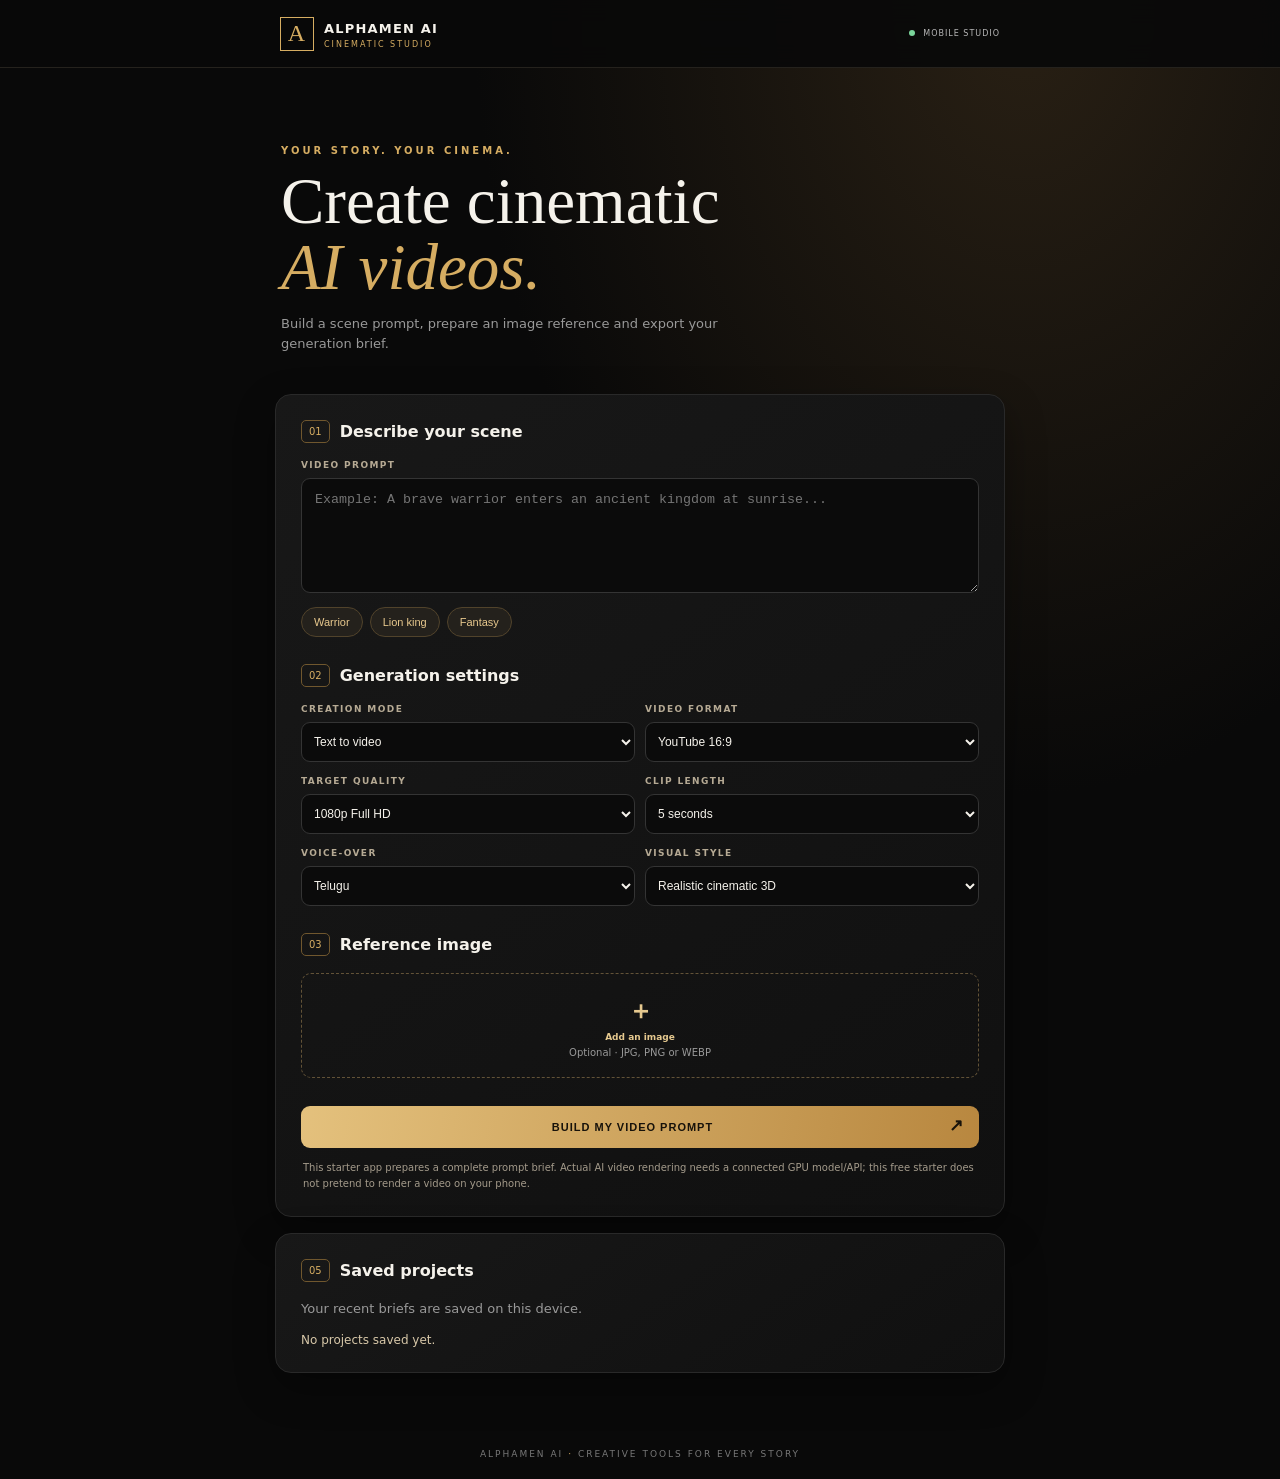
==== index.html @ c6009116 "Add files via upload" ====
<!doctype html>
<html lang="en">
<head>
  <meta charset="utf-8">
  <meta name="viewport" content="width=device-width,initial-scale=1,viewport-fit=cover">
  <meta name="theme-color" content="#090909">
  <title>ALPHAMEN AI Studio</title>
  <link rel="manifest" href="manifest.webmanifest">
  <link rel="stylesheet" href="style.css">
</head>
<body>
<header class="topbar">
  <div class="brand"><span class="mark">A</span><div><b>ALPHAMEN AI</b><small> CINEMATIC STUDIO</small></div></div>
  <span class="status"><i></i> MOBILE STUDIO</span>
</header>
<main>
  <section class="hero">
    <p class="eyebrow">YOUR STORY. YOUR CINEMA.</p>
    <h1>Create cinematic<br><em>AI videos.</em></h1>
    <p class="sub">Build a scene prompt, prepare an image reference and export your generation brief.</p>
  </section>

  <section class="panel">
    <div class="section-title"><span>01</span><h2>Describe your scene</h2></div>
    <label for="prompt">VIDEO PROMPT</label>
    <textarea id="prompt" rows="5" placeholder="Example: A brave warrior enters an ancient kingdom at sunrise..."></textarea>
    <div class="chips" id="presets">
      <button type="button" data-prompt="A fearless warrior walks through an ancient Indian kingdom at sunrise, golden dust in the air, cinematic tracking shot, realistic detailed 3D animation.">Warrior</button>
      <button type="button" data-prompt="A majestic lion king stands on a rocky cliff above a vast jungle, wind moving its mane, dramatic sunset, cinematic realistic 3D animation.">Lion king</button>
      <button type="button" data-prompt="A magical forest temple emerges through mist, glowing fireflies, slow camera push-in, rich cinematic lighting, detailed 3D animation.">Fantasy</button>
    </div>
    <div class="section-title space"><span>02</span><h2>Generation settings</h2></div>
    <div class="two">
      <div><label for="mode">CREATION MODE</label><select id="mode"><option>Text to video</option><option>Image to video</option></select></div>
      <div><label for="ratio">VIDEO FORMAT</label><select id="ratio"><option value="16:9">YouTube 16:9</option><option value="9:16">Reels / Shorts 9:16</option><option value="1:1">Square 1:1</option></select></div>
      <div><label for="resolution">TARGET QUALITY</label><select id="resolution"><option>1080p Full HD</option><option>4K upscale (export target)</option><option>720p draft</option></select></div>
      <div><label for="duration">CLIP LENGTH</label><select id="duration"><option>5 seconds</option><option>8 seconds</option><option>10 seconds</option></select></div>
      <div><label for="voice">VOICE-OVER</label><select id="voice"><option>Telugu</option><option>English</option><option>Hindi</option><option>No voice-over</option></select></div>
      <div><label for="style">VISUAL STYLE</label><select id="style"><option>Realistic cinematic 3D</option><option>Epic fantasy 3D</option><option>Stylized 3D animation</option><option>Photorealistic</option></select></div>
    </div>
    <div class="section-title space"><span>03</span><h2>Reference image</h2></div>
    <label class="upload" for="imageInput"><span class="upload-icon">＋</span><b>Add an image</b><small>Optional · JPG, PNG or WEBP</small><input id="imageInput" type="file" accept="image/png,image/jpeg,image/webp"></label>
    <div id="imagePreview" class="preview hidden"><img id="previewImg" alt="Selected reference image"><button id="removeImage" type="button">Remove image</button></div>
    <button id="buildBtn" class="primary" type="button">BUILD MY VIDEO PROMPT <span>↗</span></button>
    <p class="notice">This starter app prepares a complete prompt brief. Actual AI video rendering needs a connected GPU model/API; this free starter does not pretend to render a video on your phone.</p>
  </section>

  <section id="result" class="panel hidden">
    <div class="section-title"><span>04</span><h2>Your generation brief</h2></div>
    <pre id="brief"></pre>
    <div class="actions"><button id="copyBtn" class="primary" type="button">COPY BRIEF</button><button id="downloadBtn" class="secondary" type="button">DOWNLOAD .TXT</button></div>
  </section>

  <section class="panel saved-panel">
    <div class="section-title"><span>05</span><h2>Saved projects</h2></div>
    <p class="muted">Your recent briefs are saved on this device.</p>
    <div id="savedList" class="saved-list">No projects saved yet.</div>
  </section>
</main>
<footer>ALPHAMEN AI <span>·</span> CREATIVE TOOLS FOR EVERY STORY</footer>
<script src="app.js"></script>
</body>
</html>
---- style.css ----
:root{--bg:#090909;--panel:#141414;--line:#292929;--gold:#d6ad62;--muted:#999;--white:#f5f2eb}*{box-sizing:border-box}body{margin:0;background:radial-gradient(ellipse at 80% 0%,#292014 0,#090909 38%);color:var(--white);font-family:Inter,system-ui,-apple-system,Arial,sans-serif}.topbar{height:68px;padding:0 18px;border-bottom:1px solid #25221d;display:flex;align-items:center;justify-content:space-between;position:sticky;top:0;background:#090909ed;backdrop-filter:blur(12px);z-index:3}.brand{display:flex;align-items:center;gap:10px;letter-spacing:1.2px}.brand b{font-size:13px}.brand small{display:block;font-size:8px;color:var(--gold);letter-spacing:2px;margin-top:3px}.mark{width:34px;height:34px;border:1px solid var(--gold);color:var(--gold);display:grid;place-items:center;font-family:Georgia,serif;font-size:24px}.status{font-size:8px;letter-spacing:1px;color:#b8b8b8}.status i{display:inline-block;width:6px;height:6px;background:#7bd69b;border-radius:50%;margin-right:5px}main{max-width:760px;margin:auto;padding:22px 15px 40px}.hero{padding:28px 6px 26px}.eyebrow{color:var(--gold);font-size:10px;letter-spacing:3px;font-weight:700}.hero h1{font-family:Georgia,serif;font-size:clamp(39px,10vw,65px);line-height:1.02;font-weight:400;margin:12px 0}.hero h1 em{color:var(--gold);font-weight:400}.sub,.muted{color:var(--muted);font-size:13px;line-height:1.6;max-width:440px}.panel{background:linear-gradient(145deg,#181818,#101010);border:1px solid var(--line);border-radius:16px;padding:19px 15px;margin:0 0 16px;box-shadow:0 15px 40px #0005}.section-title{display:flex;align-items:center;gap:10px;margin:0 0 17px}.section-title>span{font-size:10px;color:var(--gold);border:1px solid #70572e;border-radius:5px;padding:5px 7px}.section-title h2{font-size:16px;margin:0;font-weight:600}label{display:block;color:#b6aa94;font-size:9px;letter-spacing:1.4px;font-weight:700;margin:0 0 8px}textarea,select{width:100%;background:#0b0b0b;border:1px solid #343434;border-radius:9px;color:#f5f2eb;padding:13px;font:14px/1.5 inherit;outline:none}textarea{resize:vertical;min-height:115px}textarea:focus,select:focus{border-color:var(--gold)}.chips{display:flex;gap:7px;flex-wrap:wrap;margin-top:10px}.chips button,.secondary{background:#24211c;border:1px solid #51432b;color:#e8c98e;border-radius:20px;padding:8px 12px;font-size:11px}.space{margin-top:27px}.two{display:grid;grid-template-columns:1fr 1fr;gap:14px 10px}.two select{font-size:12px;padding:11px 8px}.upload{border:1px dashed #625237;border-radius:10px;min-height:105px;display:flex;flex-direction:column;align-items:center;justify-content:center;gap:5px;color:#e6c98f;letter-spacing:0;cursor:pointer}.upload small{font-size:10px;color:var(--muted);font-weight:400}.upload-icon{font-size:25px}.upload input{display:none}.primary{border:0;background:linear-gradient(100deg,#e4c17d,#b8873f);color:#17120a;font-weight:800;letter-spacing:1px;border-radius:9px;padding:15px;width:100%;margin-top:20px;font-size:11px}.primary span{float:right;font-size:17px;line-height:10px}.notice{font-size:10px;line-height:1.55;color:#a49b8b;margin:12px 2px 0}.preview{margin-top:12px}.preview img{width:100%;max-height:220px;object-fit:contain;border-radius:8px;background:#080808}.preview button{margin-top:7px;background:none;color:#e5b979;border:0;padding:7px 0}.hidden{display:none!important}pre{white-space:pre-wrap;overflow-wrap:anywhere;background:#090909;border:1px solid #303030;border-radius:9px;padding:13px;color:#e9e1d1;font:12px/1.6 ui-monospace,monospace}.actions{display:flex;gap:9px}.actions .primary{margin-top:0}.actions .secondary{border-radius:9px;flex:1}.saved-list{font-size:12px;color:#d8c8a9}.saved-item{border-top:1px solid #333;padding:10px 0;display:flex;justify-content:space-between;gap:10px}.saved-item button{background:none;border:0;color:var(--gold)}footer{text-align:center;padding:20px;color:#777;font-size:9px;letter-spacing:2px}footer span{color:var(--gold)}@media(min-width:600px){.panel{padding:25px}.hero{padding-top:45px}.topbar{padding:0 max(20px,calc((100vw - 720px)/2))}}
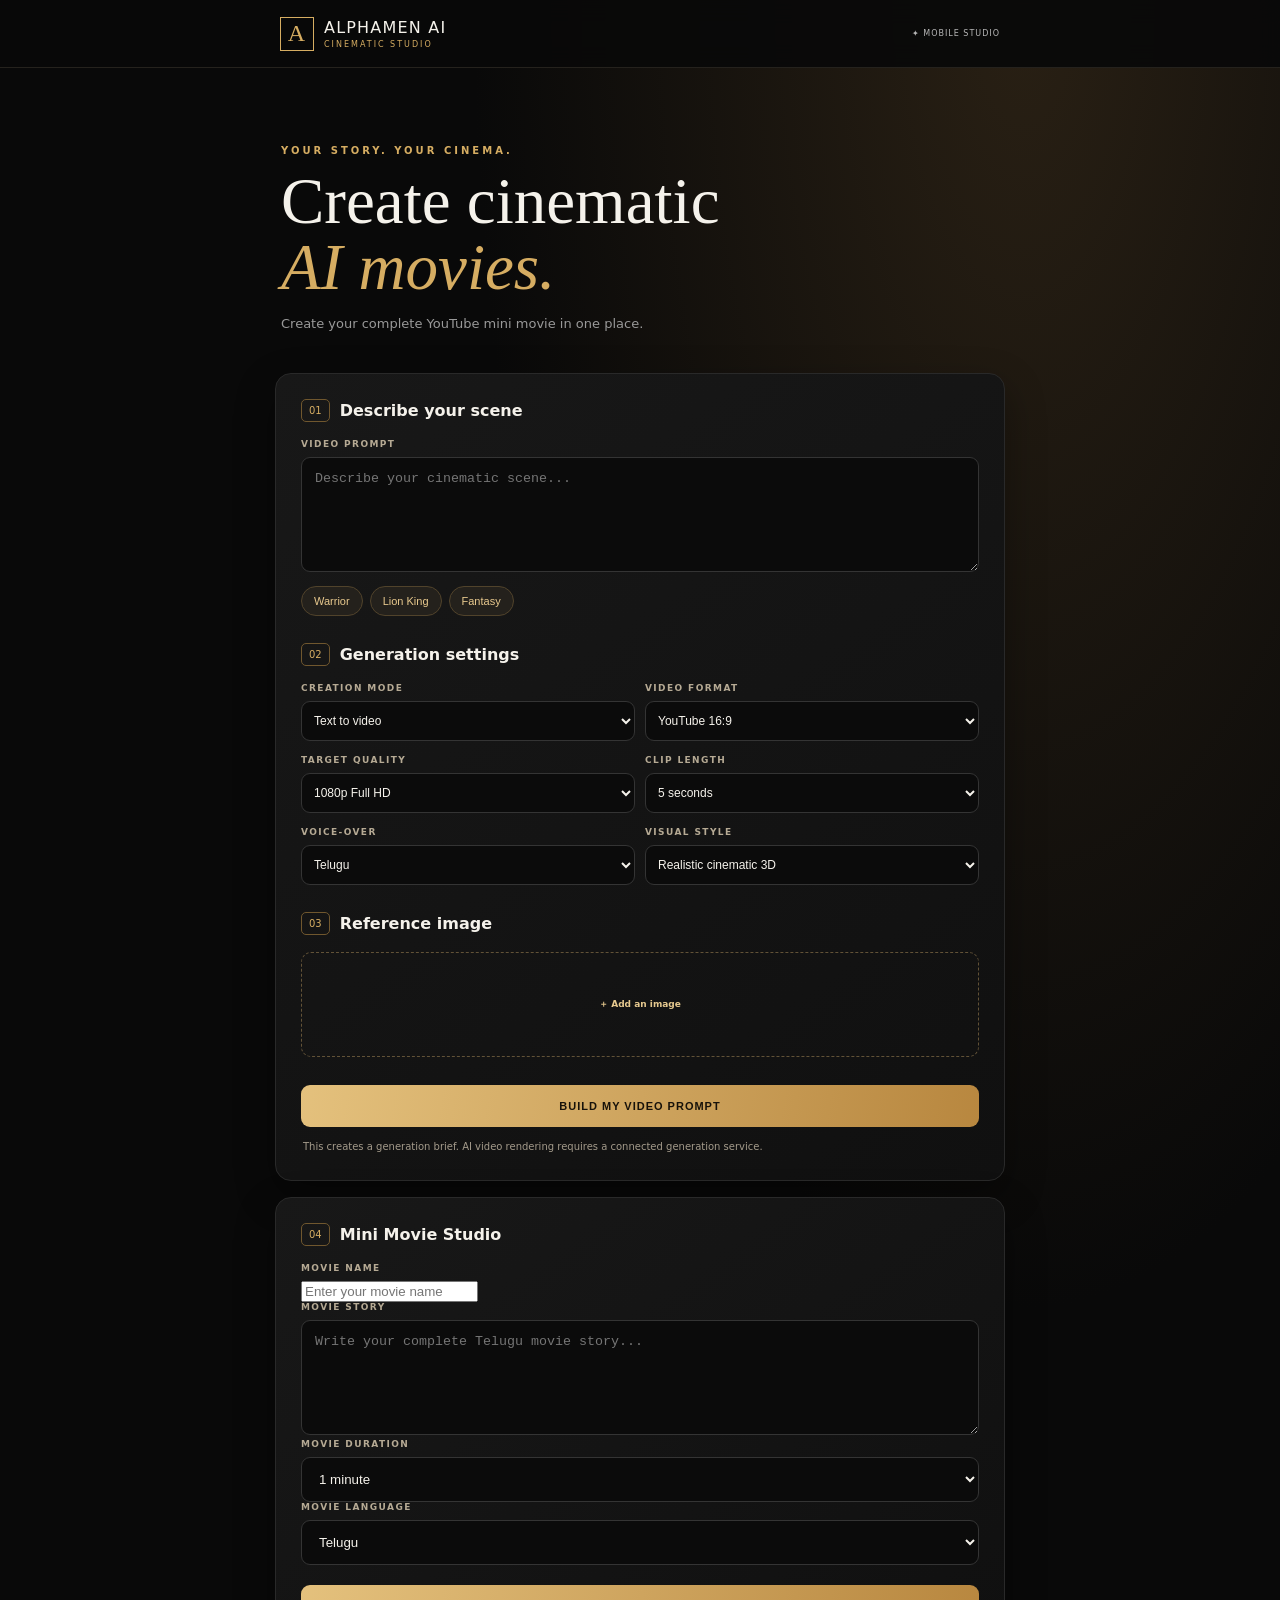
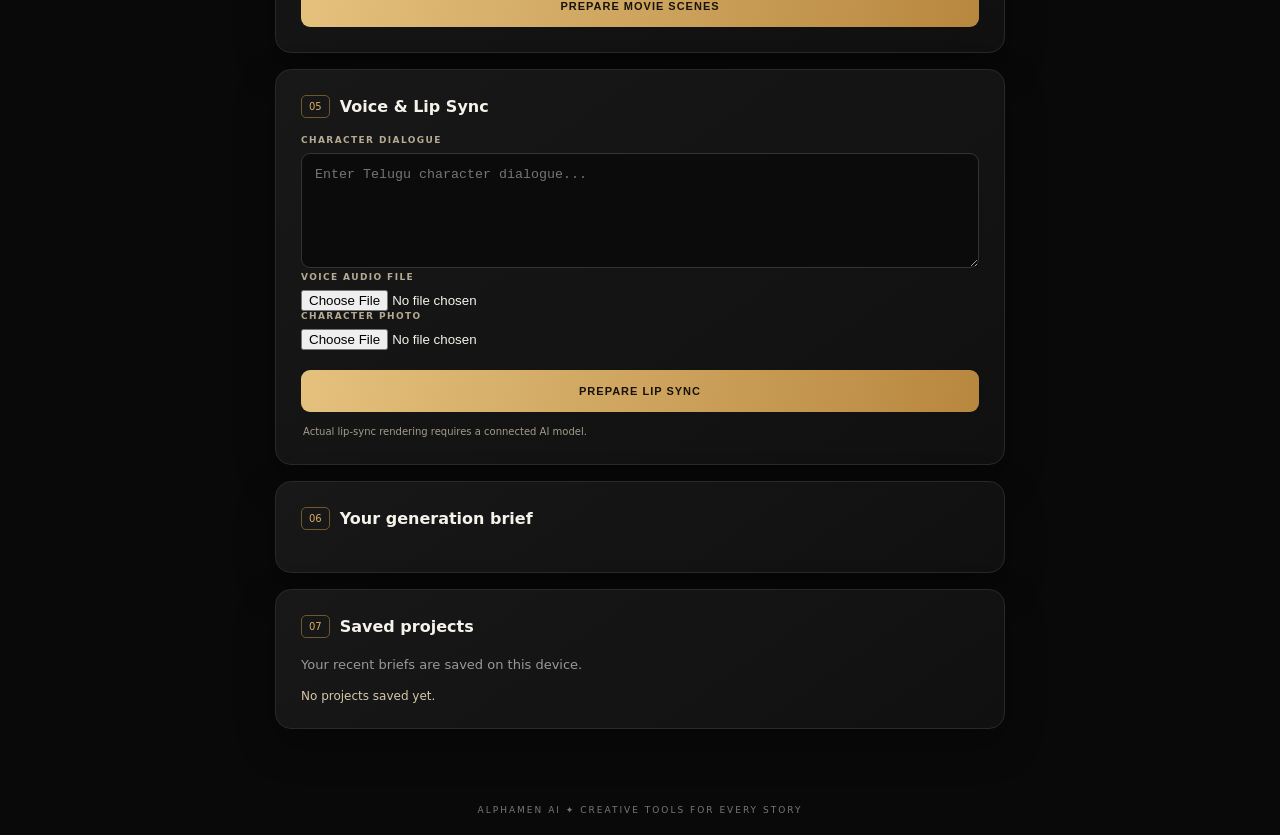
==== commit 2b2758fb: "Update index.html" ====
--- a/index.html
+++ b/index.html
@@ -1,63 +1,133 @@
-<!doctype html>
+<!DOCTYPE html>
 <html lang="en">
 <head>
-  <meta charset="utf-8">
-  <meta name="viewport" content="width=device-width,initial-scale=1,viewport-fit=cover">
-  <meta name="theme-color" content="#090909">
-  <title>ALPHAMEN AI Studio</title>
-  <link rel="manifest" href="manifest.webmanifest">
-  <link rel="stylesheet" href="style.css">
+<meta charset="UTF-8">
+<meta name="viewport" content="width=device-width,initial-scale=1">
+<meta name="theme-color" content="#090909">
+<title>ALPHAMEN AI | Cinematic Studio</title>
+<link rel="manifest" href="manifest.webmanifest">
+<link rel="stylesheet" href="style.css">
 </head>
 <body>
+
 <header class="topbar">
-  <div class="brand"><span class="mark">A</span><div><b>ALPHAMEN AI</b><small> CINEMATIC STUDIO</small></div></div>
-  <span class="status"><i></i> MOBILE STUDIO</span>
+  <div class="brand">
+    <span class="mark">A</span>
+    <div>ALPHAMEN AI <small>CINEMATIC STUDIO</small></div>
+  </div>
+  <span class="status">✦ MOBILE STUDIO</span>
 </header>
+
 <main>
-  <section class="hero">
-    <p class="eyebrow">YOUR STORY. YOUR CINEMA.</p>
-    <h1>Create cinematic<br><em>AI videos.</em></h1>
-    <p class="sub">Build a scene prompt, prepare an image reference and export your generation brief.</p>
+<section class="hero">
+  <p class="eyebrow">YOUR STORY. YOUR CINEMA.</p>
+  <h1>Create cinematic<br><em>AI movies.</em></h1>
+  <p class="sub">Create your complete YouTube mini movie in one place.</p>
+</section>
+
+<section class="panel">
+  <div class="section-title"><span>01</span><h2>Describe your scene</h2></div>
+  <label for="prompt">VIDEO PROMPT</label>
+  <textarea id="prompt" rows="5" placeholder="Describe your cinematic scene..."></textarea>
+  <div class="chips" id="presets">
+    <button type="button" data-prompt="A fearless warrior enters an ancient Indian kingdom at sunrise, cinematic 3D realism">Warrior</button>
+    <button type="button" data-prompt="A majestic lion king stands on a rocky cliff above a vast jungle">Lion King</button>
+    <button type="button" data-prompt="A magical fantasy temple emerges through mist, glowing golden lights">Fantasy</button>
+  </div>
+
+  <div class="section-title space"><span>02</span><h2>Generation settings</h2></div>
+  <div class="two">
+    <div><label for="mode">CREATION MODE</label>
+      <select id="mode"><option>Text to video</option><option>Image to video</option><option>AI Lip Sync</option></select>
+    </div>
+    <div><label for="ratio">VIDEO FORMAT</label>
+      <select id="ratio"><option value="16:9">YouTube 16:9</option><option value="9:16">Reels 9:16</option></select>
+    </div>
+    <div><label for="resolution">TARGET QUALITY</label>
+      <select id="resolution"><option>1080p Full HD</option><option>720p HD</option><option>4K</option></select>
+    </div>
+    <div><label for="duration">CLIP LENGTH</label>
+      <select id="duration"><option>5 seconds</option><option>10 seconds</option><option>15 seconds</option></select>
+    </div>
+    <div><label for="voice">VOICE-OVER</label>
+      <select id="voice"><option>Telugu</option><option>English</option><option>Hindi</option></select>
+    </div>
+    <div><label for="style">VISUAL STYLE</label>
+      <select id="style"><option>Realistic cinematic 3D</option><option>Fantasy 3D</option><option>Animation</option></select>
+    </div>
+  </div>
+
+  <div class="section-title space"><span>03</span><h2>Reference image</h2></div>
+  <label class="upload" for="imageInput">＋ Add an image</label>
+  <input id="imageInput" type="file" accept="image/*" hidden>
+  <div id="imagePreview"></div>
+
+  <button id="buildBtn" class="primary" type="button">BUILD MY VIDEO PROMPT</button>
+  <p class="notice">This creates a generation brief. AI video rendering requires a connected generation service.</p>
+</section>
+
+<section class="panel">
+  <div class="section-title"><span>04</span><h2>Mini Movie Studio</h2></div>
+
+  <label for="movieName">MOVIE NAME</label>
+  <input id="movieName" type="text" placeholder="Enter your movie name">
+
+  <label for="story">MOVIE STORY</label>
+  <textarea id="story" rows="5" placeholder="Write your complete Telugu movie story..."></textarea>
+
+  <label for="movieDuration">MOVIE DURATION</label>
+  <select id="movieDuration">
+    <option>1 minute</option>
+    <option>5 minutes</option>
+    <option>10 minutes</option>
+    <option>20 minutes</option>
+  </select>
+
+  <label for="movieLanguage">MOVIE LANGUAGE</label>
+  <select id="movieLanguage">
+    <option>Telugu</option>
+    <option>Hindi</option>
+    <option>English</option>
+  </select>
+
+  <button type="button" class="primary" id="storyBtn">PREPARE MOVIE SCENES</button>
+  <div id="sceneOutput"></div>
+</section>
+
+<section class="panel">
+  <div class="section-title"><span>05</span><h2>Voice & Lip Sync</h2></div>
+  <label for="dialogue">CHARACTER DIALOGUE</label>
+  <textarea id="dialogue" rows="3" placeholder="Enter Telugu character dialogue..."></textarea>
+
+  <label for="lipAudio">VOICE AUDIO FILE</label>
+  <input id="lipAudio" type="file" accept="audio/*">
+
+  <label for="lipImage">CHARACTER PHOTO</label>
+  <input id="lipImage" type="file" accept="image/*">
+
+  <button type="button" class="primary" id="lipBtn">PREPARE LIP SYNC</button>
+  <p class="notice">Actual lip-sync rendering requires a connected AI model.</p>
+</section>
+
+<section class="panel">
+  <div class="section-title"><span>06</span><h2>Your generation brief</h2></div>
+  <section id="result" class="hidden">
+    <pre id="brief"></pre>
+    <div class="actions">
+      <button id="copyBtn" class="primary" type="button">COPY BRIEF</button>
+      <button id="downloadBtn" type="button">DOWNLOAD BRIEF</button>
+    </div>
   </section>
+</section>
 
-  <section class="panel">
-    <div class="section-title"><span>01</span><h2>Describe your scene</h2></div>
-    <label for="prompt">VIDEO PROMPT</label>
-    <textarea id="prompt" rows="5" placeholder="Example: A brave warrior enters an ancient kingdom at sunrise..."></textarea>
-    <div class="chips" id="presets">
-      <button type="button" data-prompt="A fearless warrior walks through an ancient Indian kingdom at sunrise, golden dust in the air, cinematic tracking shot, realistic detailed 3D animation.">Warrior</button>
-      <button type="button" data-prompt="A majestic lion king stands on a rocky cliff above a vast jungle, wind moving its mane, dramatic sunset, cinematic realistic 3D animation.">Lion king</button>
-      <button type="button" data-prompt="A magical forest temple emerges through mist, glowing fireflies, slow camera push-in, rich cinematic lighting, detailed 3D animation.">Fantasy</button>
-    </div>
-    <div class="section-title space"><span>02</span><h2>Generation settings</h2></div>
-    <div class="two">
-      <div><label for="mode">CREATION MODE</label><select id="mode"><option>Text to video</option><option>Image to video</option></select></div>
-      <div><label for="ratio">VIDEO FORMAT</label><select id="ratio"><option value="16:9">YouTube 16:9</option><option value="9:16">Reels / Shorts 9:16</option><option value="1:1">Square 1:1</option></select></div>
-      <div><label for="resolution">TARGET QUALITY</label><select id="resolution"><option>1080p Full HD</option><option>4K upscale (export target)</option><option>720p draft</option></select></div>
-      <div><label for="duration">CLIP LENGTH</label><select id="duration"><option>5 seconds</option><option>8 seconds</option><option>10 seconds</option></select></div>
-      <div><label for="voice">VOICE-OVER</label><select id="voice"><option>Telugu</option><option>English</option><option>Hindi</option><option>No voice-over</option></select></div>
-      <div><label for="style">VISUAL STYLE</label><select id="style"><option>Realistic cinematic 3D</option><option>Epic fantasy 3D</option><option>Stylized 3D animation</option><option>Photorealistic</option></select></div>
-    </div>
-    <div class="section-title space"><span>03</span><h2>Reference image</h2></div>
-    <label class="upload" for="imageInput"><span class="upload-icon">＋</span><b>Add an image</b><small>Optional · JPG, PNG or WEBP</small><input id="imageInput" type="file" accept="image/png,image/jpeg,image/webp"></label>
-    <div id="imagePreview" class="preview hidden"><img id="previewImg" alt="Selected reference image"><button id="removeImage" type="button">Remove image</button></div>
-    <button id="buildBtn" class="primary" type="button">BUILD MY VIDEO PROMPT <span>↗</span></button>
-    <p class="notice">This starter app prepares a complete prompt brief. Actual AI video rendering needs a connected GPU model/API; this free starter does not pretend to render a video on your phone.</p>
-  </section>
+<section class="panel saved-panel">
+  <div class="section-title"><span>07</span><h2>Saved projects</h2></div>
+  <p class="muted">Your recent briefs are saved on this device.</p>
+  <div id="savedList" class="saved-list">No projects saved yet.</div>
+</section>
+</main>
 
-  <section id="result" class="panel hidden">
-    <div class="section-title"><span>04</span><h2>Your generation brief</h2></div>
-    <pre id="brief"></pre>
-    <div class="actions"><button id="copyBtn" class="primary" type="button">COPY BRIEF</button><button id="downloadBtn" class="secondary" type="button">DOWNLOAD .TXT</button></div>
-  </section>
-
-  <section class="panel saved-panel">
-    <div class="section-title"><span>05</span><h2>Saved projects</h2></div>
-    <p class="muted">Your recent briefs are saved on this device.</p>
-    <div id="savedList" class="saved-list">No projects saved yet.</div>
-  </section>
-</main>
-<footer>ALPHAMEN AI <span>·</span> CREATIVE TOOLS FOR EVERY STORY</footer>
+<footer>ALPHAMEN AI ✦ CREATIVE TOOLS FOR EVERY STORY</footer>
 <script src="app.js"></script>
 </body>
-</html>+</html>
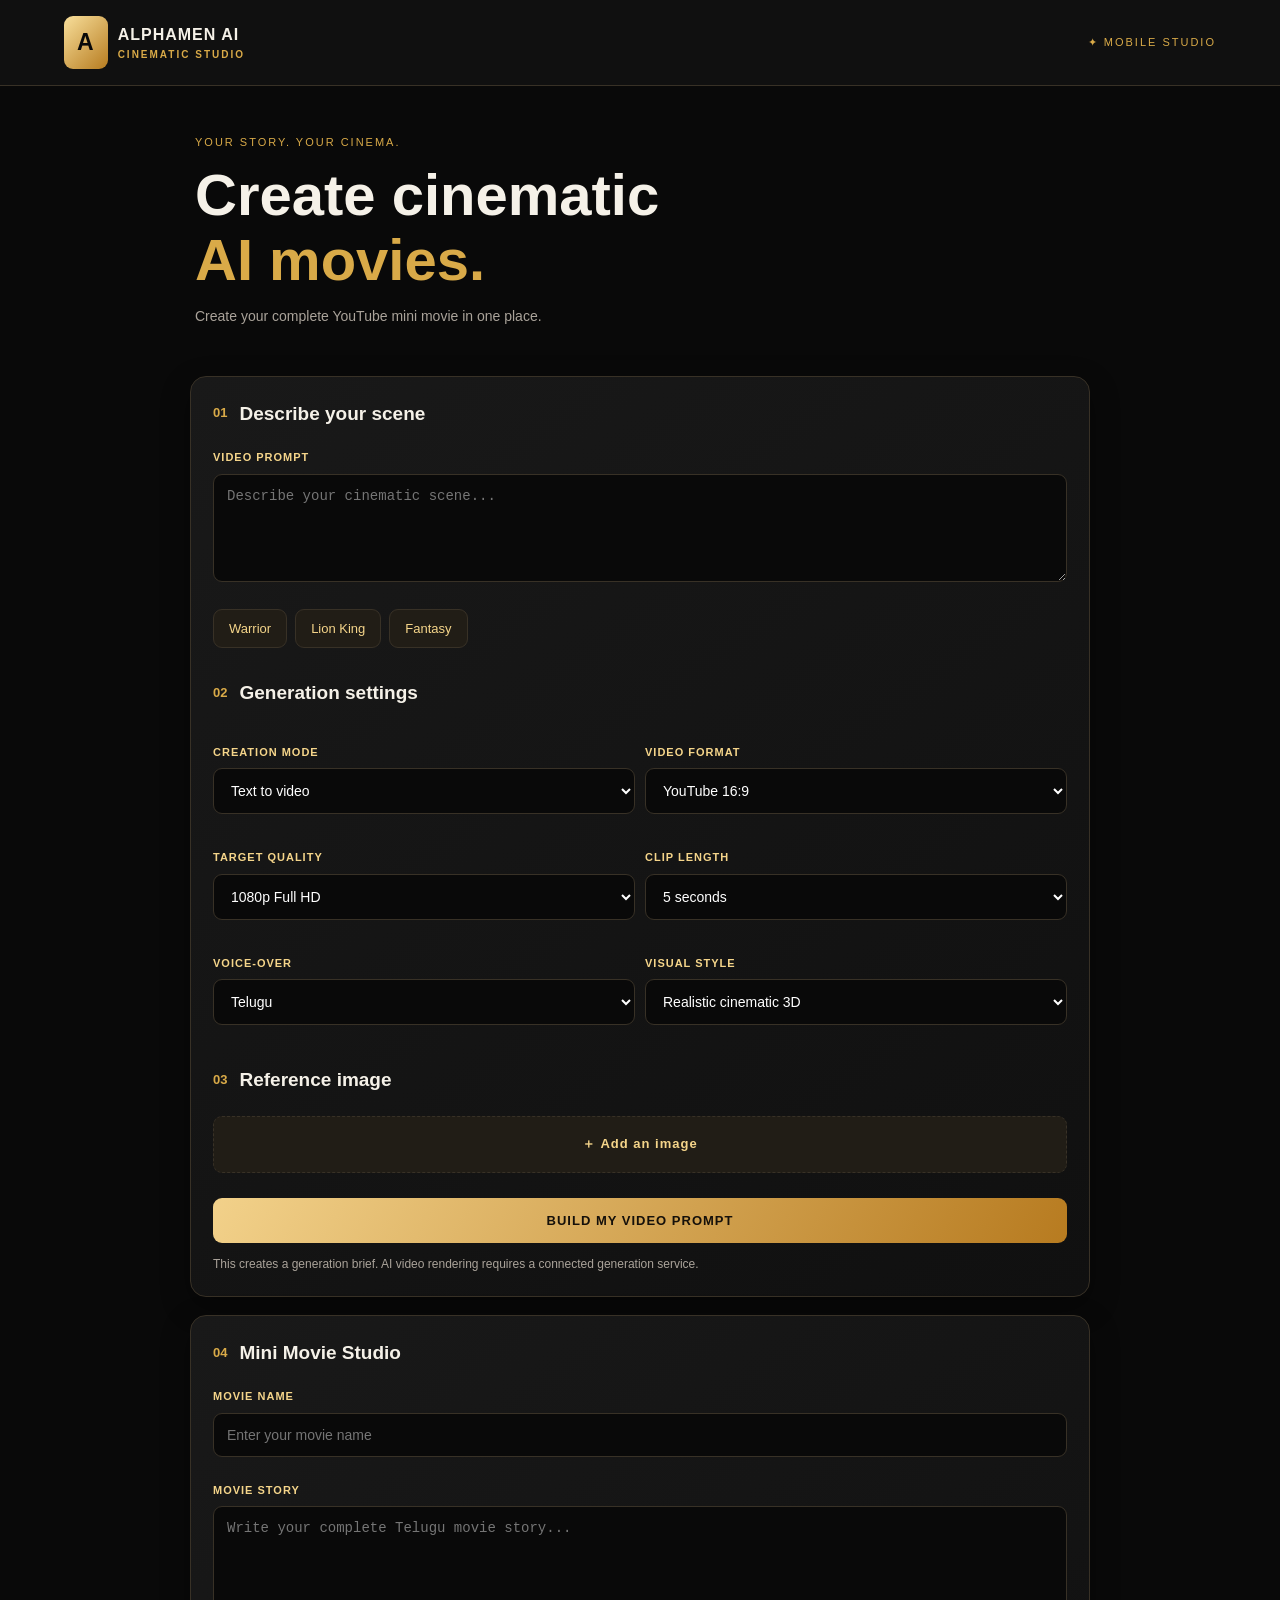
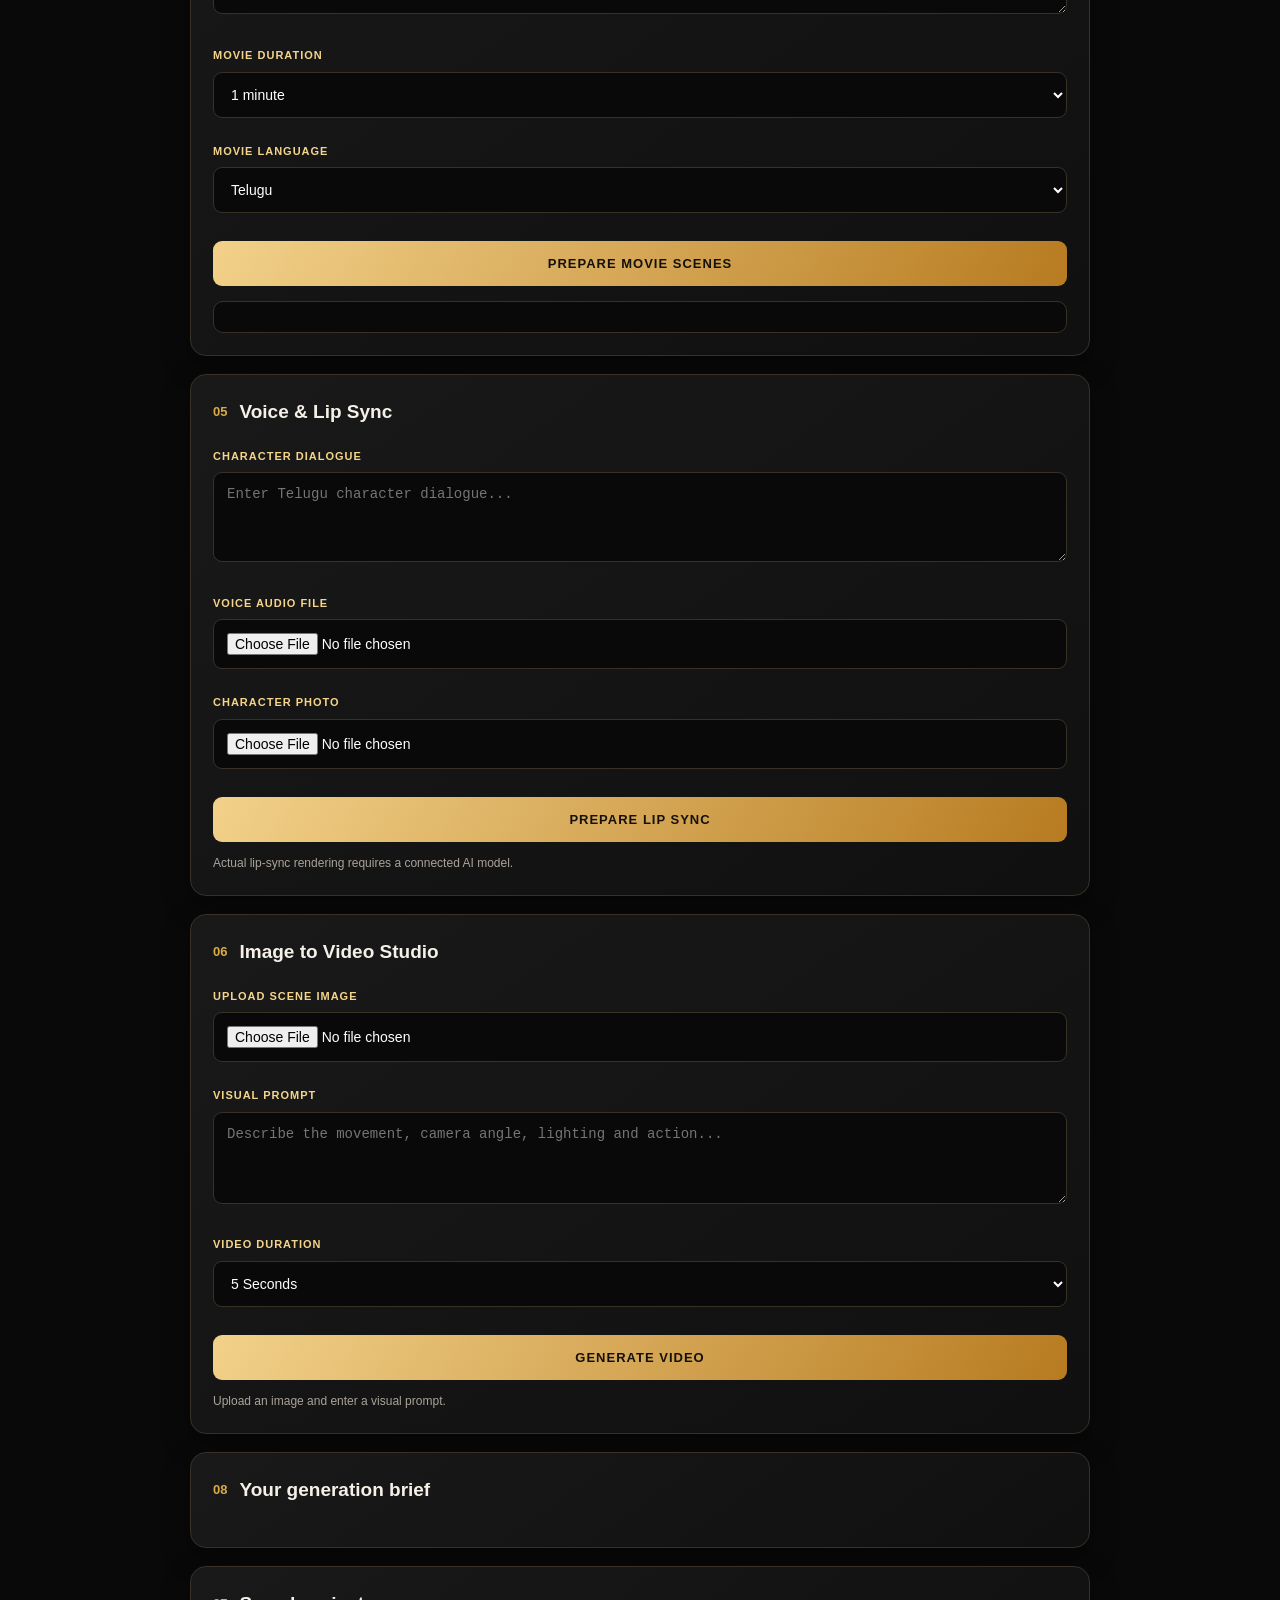
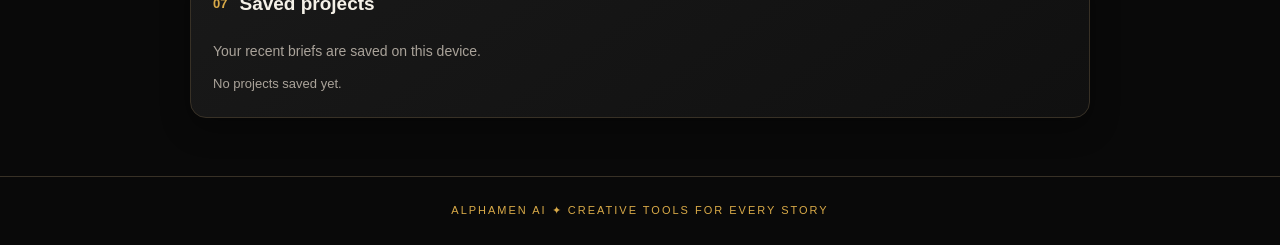
==== commit 481faf89: "Update index.html" ====
--- a/index.html
+++ b/index.html
@@ -110,7 +110,46 @@
 </section>
 
 <section class="panel">
-  <div class="section-title"><span>06</span><h2>Your generation brief</h2></div>
+  <div class="section-title">
+    <span>06</span>
+    <h2>Image to Video Studio</h2>
+  </div>
+
+  <label for="sceneImage">UPLOAD SCENE IMAGE</label>
+  <input id="sceneImage" type="file" accept="image/*">
+
+  <img id="scenePreview" alt="Scene preview"
+       style="display:none; width:100%; border-radius:12px; margin-top:12px;">
+
+  <label for="videoPrompt">VISUAL PROMPT</label>
+  <textarea id="videoPrompt" rows="4"
+    placeholder="Describe the movement, camera angle, lighting and action..."></textarea>
+
+  <label for="videoDuration">VIDEO DURATION</label>
+  <select id="videoDuration">
+    <option value="5">5 Seconds</option>
+    <option value="10">10 Seconds</option>
+  </select>
+
+  <button type="button" class="primary" id="generateVideoBtn">
+    GENERATE VIDEO
+  </button>
+
+  <p id="videoStatus" class="notice">
+    Upload an image and enter a visual prompt.
+  </p>
+
+  <video id="generatedVideo" controls
+    style="display:none; width:100%; margin-top:12px; border-radius:12px;">
+  </video>
+
+  <a id="downloadVideo" style="display:none;" download="alphamen-scene.mp4">
+    DOWNLOAD VIDEO
+  </a>
+</section>
+
+<section class="panel">
+  <div class="section-title"><span>08</span><h2>Your generation brief</h2></div>
   <section id="result" class="hidden">
     <pre id="brief"></pre>
     <div class="actions">
--- a/style.css
+++ b/style.css
@@ -1 +1,269 @@
-:root{--bg:#090909;--panel:#141414;--line:#292929;--gold:#d6ad62;--muted:#999;--white:#f5f2eb}*{box-sizing:border-box}body{margin:0;background:radial-gradient(ellipse at 80% 0%,#292014 0,#090909 38%);color:var(--white);font-family:Inter,system-ui,-apple-system,Arial,sans-serif}.topbar{height:68px;padding:0 18px;border-bottom:1px solid #25221d;display:flex;align-items:center;justify-content:space-between;position:sticky;top:0;background:#090909ed;backdrop-filter:blur(12px);z-index:3}.brand{display:flex;align-items:center;gap:10px;letter-spacing:1.2px}.brand b{font-size:13px}.brand small{display:block;font-size:8px;color:var(--gold);letter-spacing:2px;margin-top:3px}.mark{width:34px;height:34px;border:1px solid var(--gold);color:var(--gold);display:grid;place-items:center;font-family:Georgia,serif;font-size:24px}.status{font-size:8px;letter-spacing:1px;color:#b8b8b8}.status i{display:inline-block;width:6px;height:6px;background:#7bd69b;border-radius:50%;margin-right:5px}main{max-width:760px;margin:auto;padding:22px 15px 40px}.hero{padding:28px 6px 26px}.eyebrow{color:var(--gold);font-size:10px;letter-spacing:3px;font-weight:700}.hero h1{font-family:Georgia,serif;font-size:clamp(39px,10vw,65px);line-height:1.02;font-weight:400;margin:12px 0}.hero h1 em{color:var(--gold);font-weight:400}.sub,.muted{color:var(--muted);font-size:13px;line-height:1.6;max-width:440px}.panel{background:linear-gradient(145deg,#181818,#101010);border:1px solid var(--line);border-radius:16px;padding:19px 15px;margin:0 0 16px;box-shadow:0 15px 40px #0005}.section-title{display:flex;align-items:center;gap:10px;margin:0 0 17px}.section-title>span{font-size:10px;color:var(--gold);border:1px solid #70572e;border-radius:5px;padding:5px 7px}.section-title h2{font-size:16px;margin:0;font-weight:600}label{display:block;color:#b6aa94;font-size:9px;letter-spacing:1.4px;font-weight:700;margin:0 0 8px}textarea,select{width:100%;background:#0b0b0b;border:1px solid #343434;border-radius:9px;color:#f5f2eb;padding:13px;font:14px/1.5 inherit;outline:none}textarea{resize:vertical;min-height:115px}textarea:focus,select:focus{border-color:var(--gold)}.chips{display:flex;gap:7px;flex-wrap:wrap;margin-top:10px}.chips button,.secondary{background:#24211c;border:1px solid #51432b;color:#e8c98e;border-radius:20px;padding:8px 12px;font-size:11px}.space{margin-top:27px}.two{display:grid;grid-template-columns:1fr 1fr;gap:14px 10px}.two select{font-size:12px;padding:11px 8px}.upload{border:1px dashed #625237;border-radius:10px;min-height:105px;display:flex;flex-direction:column;align-items:center;justify-content:center;gap:5px;color:#e6c98f;letter-spacing:0;cursor:pointer}.upload small{font-size:10px;color:var(--muted);font-weight:400}.upload-icon{font-size:25px}.upload input{display:none}.primary{border:0;background:linear-gradient(100deg,#e4c17d,#b8873f);color:#17120a;font-weight:800;letter-spacing:1px;border-radius:9px;padding:15px;width:100%;margin-top:20px;font-size:11px}.primary span{float:right;font-size:17px;line-height:10px}.notice{font-size:10px;line-height:1.55;color:#a49b8b;margin:12px 2px 0}.preview{margin-top:12px}.preview img{width:100%;max-height:220px;object-fit:contain;border-radius:8px;background:#080808}.preview button{margin-top:7px;background:none;color:#e5b979;border:0;padding:7px 0}.hidden{display:none!important}pre{white-space:pre-wrap;overflow-wrap:anywhere;background:#090909;border:1px solid #303030;border-radius:9px;padding:13px;color:#e9e1d1;font:12px/1.6 ui-monospace,monospace}.actions{display:flex;gap:9px}.actions .primary{margin-top:0}.actions .secondary{border-radius:9px;flex:1}.saved-list{font-size:12px;color:#d8c8a9}.saved-item{border-top:1px solid #333;padding:10px 0;display:flex;justify-content:space-between;gap:10px}.saved-item button{background:none;border:0;color:var(--gold)}footer{text-align:center;padding:20px;color:#777;font-size:9px;letter-spacing:2px}footer span{color:var(--gold)}@media(min-width:600px){.panel{padding:25px}.hero{padding-top:45px}.topbar{padding:0 max(20px,calc((100vw - 720px)/2))}}+* {
+  box-sizing: border-box;
+  margin: 0;
+  padding: 0;
+}
+
+:root {
+  --bg: #090909;
+  --panel: #151515;
+  --gold: #d9aa48;
+  --gold-light: #f5d58a;
+  --text: #f5f1e8;
+  --muted: #aaa39a;
+  --border: #383126;
+}
+
+body {
+  background: var(--bg);
+  color: var(--text);
+  font-family: Arial, sans-serif;
+  line-height: 1.6;
+}
+
+.topbar {
+  display: flex;
+  justify-content: space-between;
+  align-items: center;
+  padding: 16px 5%;
+  border-bottom: 1px solid var(--border);
+  background: #101010;
+  position: sticky;
+  top: 0;
+  z-index: 10;
+}
+
+.brand {
+  display: flex;
+  align-items: center;
+  gap: 10px;
+  font-weight: bold;
+  letter-spacing: 1px;
+}
+
+.brand small {
+  display: block;
+  color: var(--gold);
+  font-size: 10px;
+  letter-spacing: 2px;
+}
+
+.mark {
+  color: #090909;
+  background: linear-gradient(135deg, #f8df9b, #b77c20);
+  border-radius: 9px;
+  padding: 8px 13px;
+  font-size: 23px;
+  font-weight: 900;
+}
+
+.status, .eyebrow {
+  color: var(--gold);
+  font-size: 11px;
+  letter-spacing: 2px;
+}
+
+main {
+  width: min(900px, 92%);
+  margin: auto;
+  padding-bottom: 40px;
+}
+
+.hero {
+  padding: 48px 5px 30px;
+}
+
+.hero h1 {
+  font-size: clamp(35px, 8vw, 58px);
+  line-height: 1.12;
+  margin: 12px 0;
+}
+
+.hero h1 em {
+  color: var(--gold);
+  font-style: normal;
+}
+
+.sub, .muted, .notice {
+  color: var(--muted);
+  font-size: 14px;
+}
+
+.panel {
+  background: linear-gradient(145deg, #191919, #101010);
+  border: 1px solid var(--border);
+  border-radius: 16px;
+  padding: 22px;
+  margin: 18px 0;
+  box-shadow: 0 10px 30px #0005;
+}
+
+.section-title {
+  display: flex;
+  align-items: center;
+  gap: 12px;
+  margin-bottom: 20px;
+}
+
+.section-title span {
+  color: var(--gold);
+  font-size: 13px;
+  font-weight: bold;
+}
+
+.section-title h2 {
+  font-size: 19px;
+}
+
+.space {
+  margin-top: 30px;
+}
+
+label {
+  display: block;
+  color: var(--gold-light);
+  font-size: 11px;
+  font-weight: bold;
+  letter-spacing: 1px;
+  margin: 15px 0 7px;
+}
+
+input, textarea, select {
+  width: 100%;
+  padding: 13px;
+  border: 1px solid var(--border);
+  border-radius: 9px;
+  background: #090909;
+  color: white;
+  font-size: 14px;
+  outline: none;
+  margin-bottom: 10px;
+}
+
+textarea {
+  resize: vertical;
+  min-height: 90px;
+}
+
+input:focus, textarea:focus, select:focus {
+  border-color: var(--gold);
+}
+
+.two {
+  display: grid;
+  grid-template-columns: 1fr 1fr;
+  gap: 10px;
+}
+
+.chips {
+  display: flex;
+  flex-wrap: wrap;
+  gap: 8px;
+  margin-top: 10px;
+}
+
+button, .upload {
+  border: 1px solid var(--border);
+  background: #211d16;
+  color: var(--gold-light);
+  padding: 11px 15px;
+  border-radius: 9px;
+  font-size: 13px;
+  cursor: pointer;
+}
+
+button:active {
+  transform: scale(.98);
+}
+
+.primary {
+  width: 100%;
+  margin-top: 18px;
+  background: linear-gradient(120deg, #f2d18a, #b77b20);
+  color: #15100a;
+  border: none;
+  padding: 15px;
+  font-weight: 900;
+  letter-spacing: 1px;
+}
+
+.upload {
+  display: block;
+  text-align: center;
+  border-style: dashed;
+  padding: 17px;
+}
+
+#imagePreview img {
+  width: 100%;
+  max-height: 220px;
+  object-fit: contain;
+  margin: 12px 0;
+  border-radius: 10px;
+}
+
+.notice {
+  margin-top: 12px;
+  font-size: 12px;
+}
+
+.hidden {
+  display: none;
+}
+
+#brief, #sceneOutput {
+  white-space: pre-wrap;
+  overflow-wrap: anywhere;
+  background: #090909;
+  border: 1px solid var(--border);
+  border-radius: 10px;
+  padding: 15px;
+  margin-top: 15px;
+  color: var(--gold-light);
+  font-size: 13px;
+}
+
+.actions {
+  display: flex;
+  flex-wrap: wrap;
+  gap: 10px;
+  margin-top: 12px;
+}
+
+.actions button {
+  flex: 1;
+}
+
+.saved-list {
+  color: var(--muted);
+  font-size: 13px;
+  margin-top: 12px;
+}
+
+footer {
+  text-align: center;
+  padding: 25px 10px;
+  color: var(--gold);
+  font-size: 11px;
+  letter-spacing: 2px;
+  border-top: 1px solid var(--border);
+}
+
+@media (max-width: 600px) {
+  .panel {
+    padding: 16px;
+  }
+
+  .two {
+    grid-template-columns: 1fr;
+    gap: 0;
+  }
+
+  .hero {
+    padding-top: 35px;
+  }
+
+  .status {
+    font-size: 9px;
+  }
+}
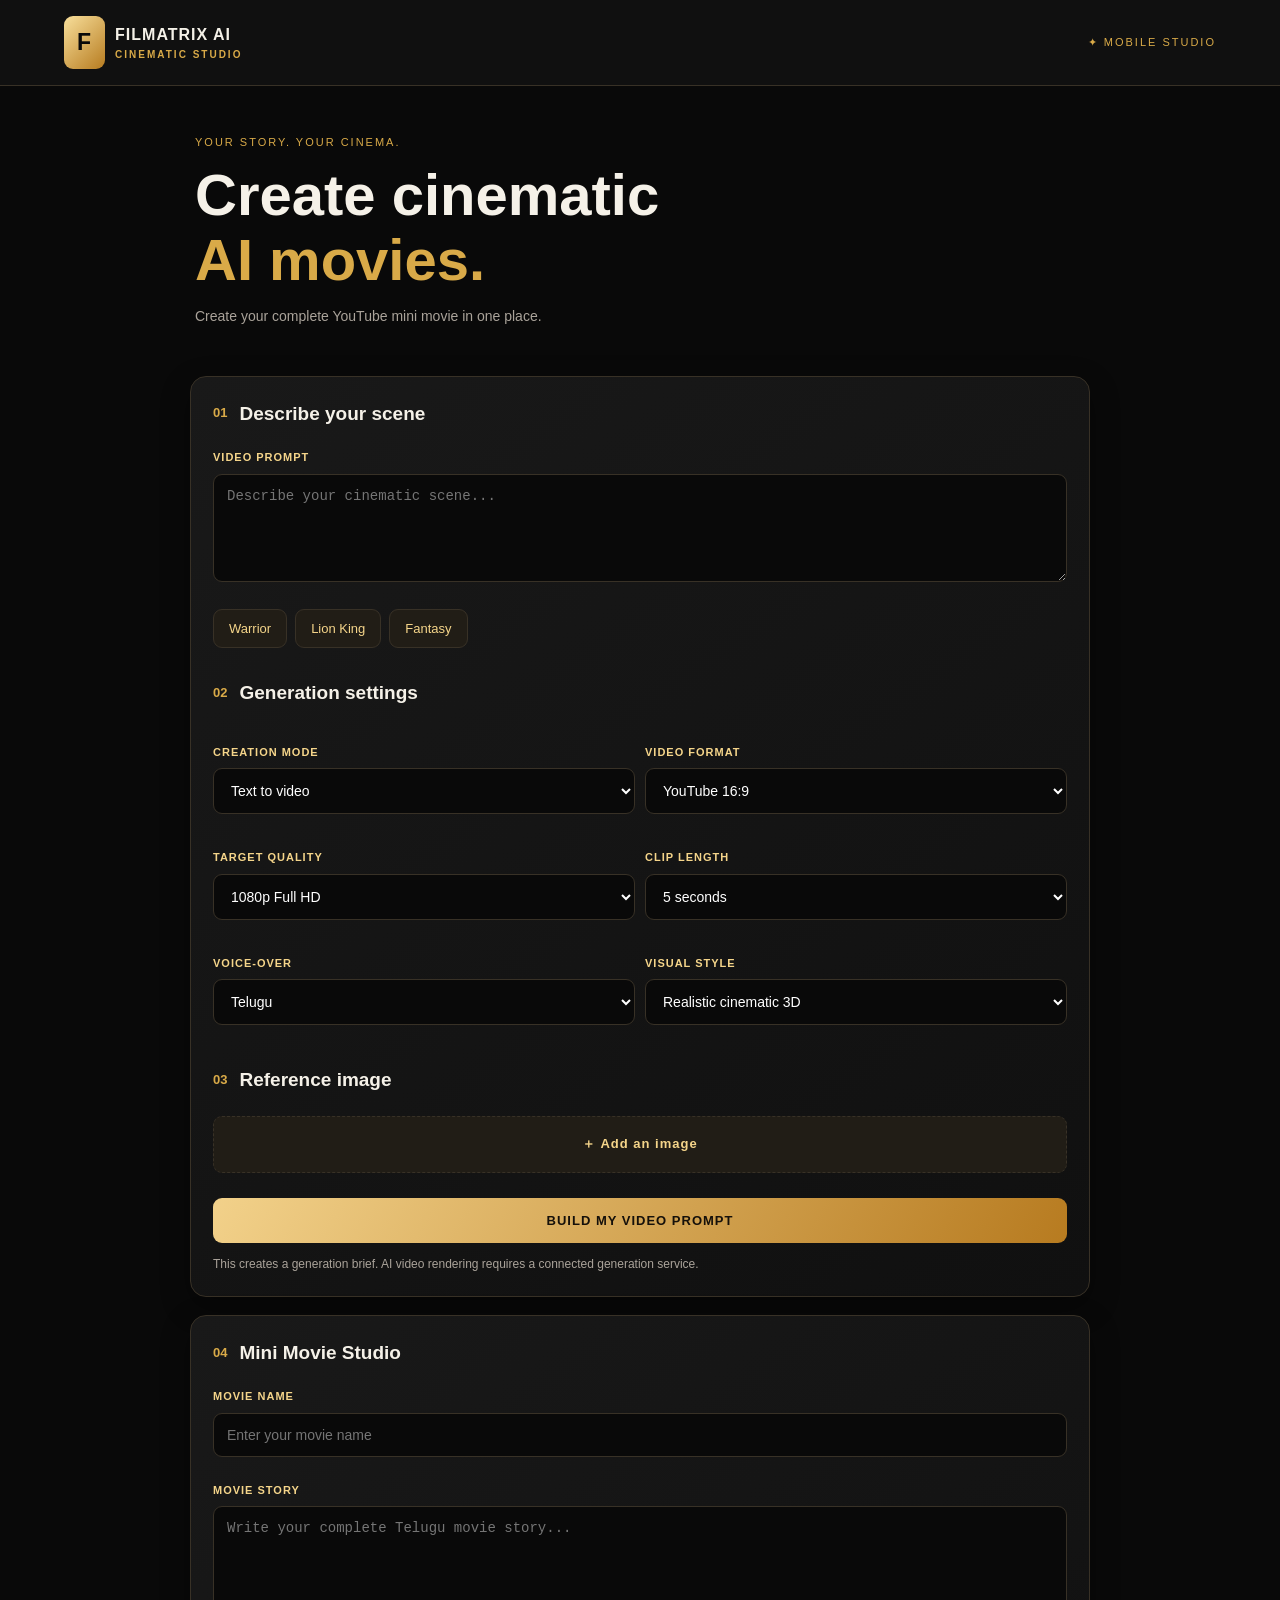
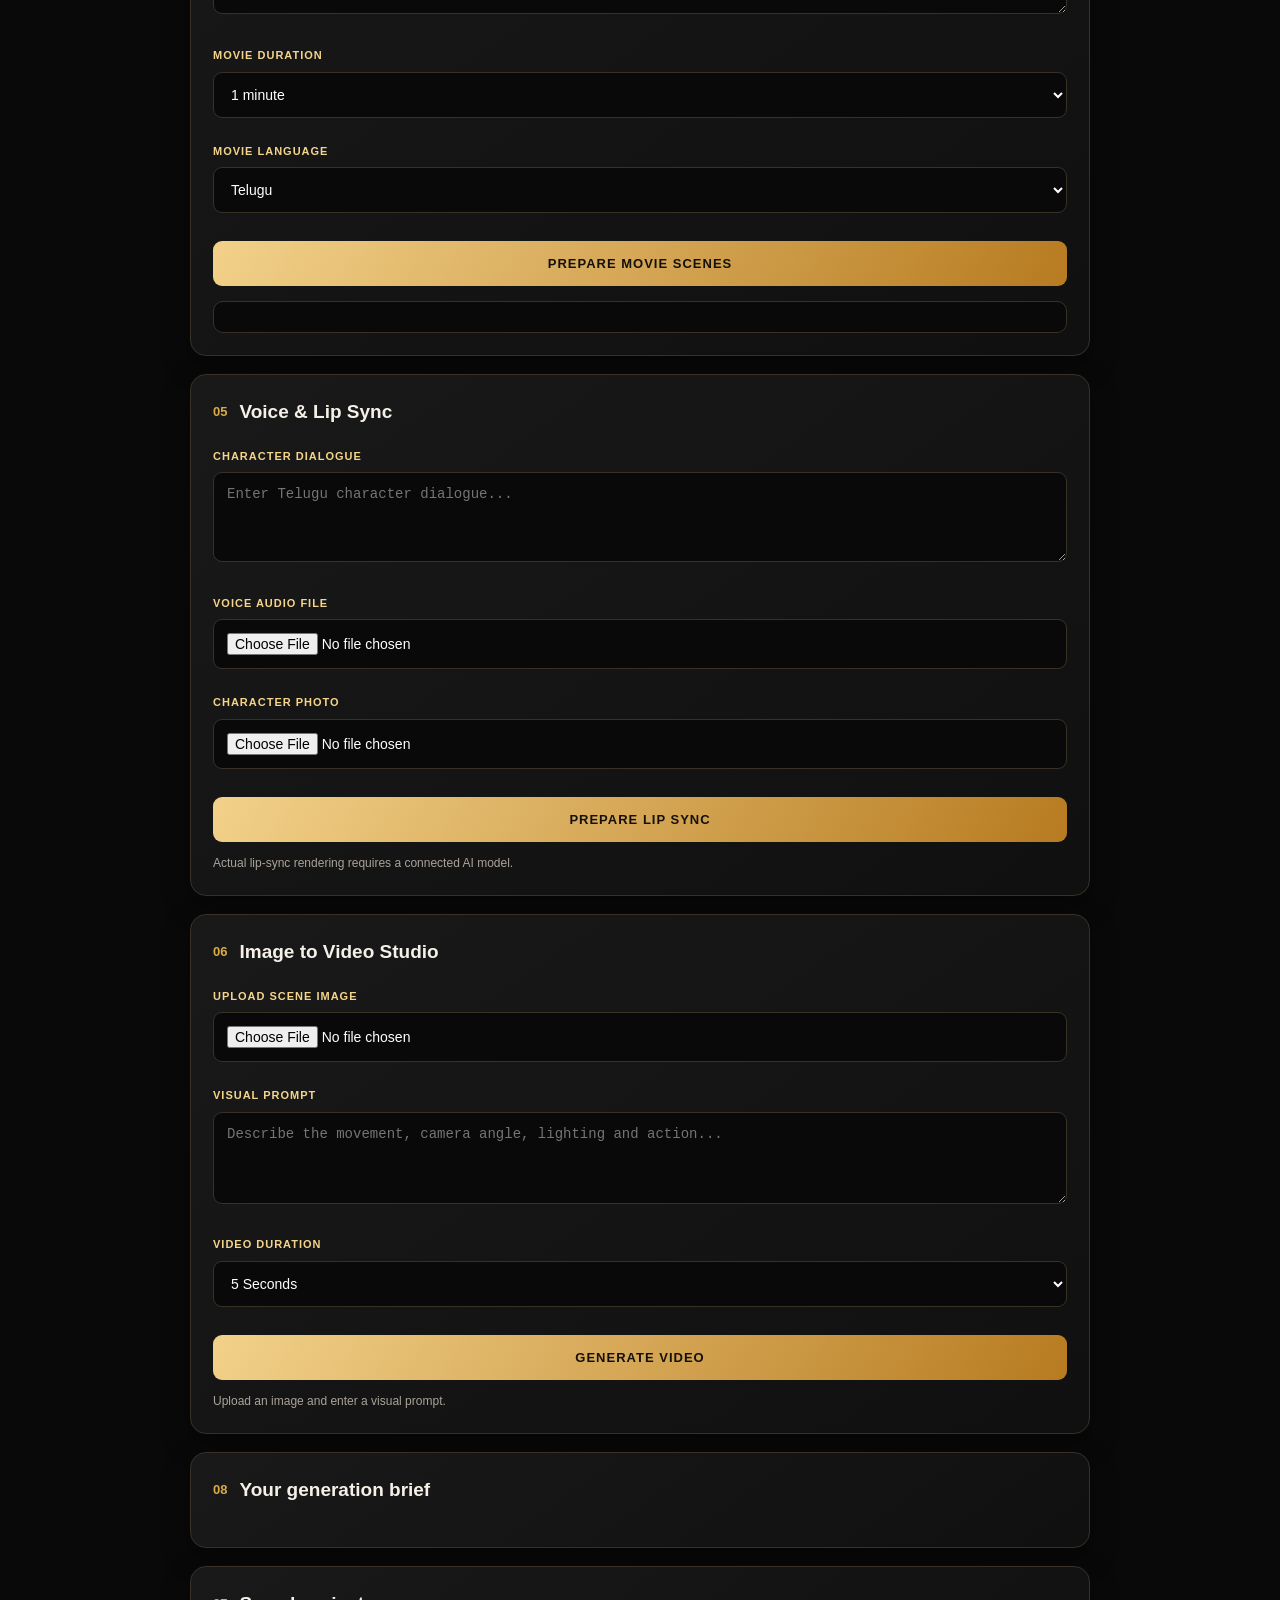
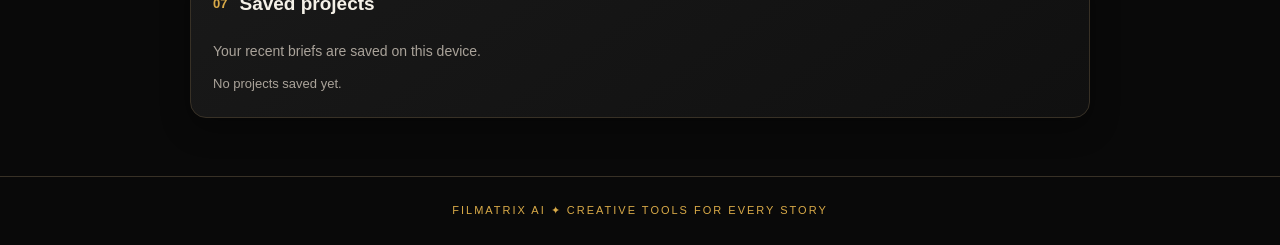
==== commit 5e2f114c: "Update index.html" ====
--- a/index.html
+++ b/index.html
@@ -4,7 +4,7 @@
 <meta charset="UTF-8">
 <meta name="viewport" content="width=device-width,initial-scale=1">
 <meta name="theme-color" content="#090909">
-<title>ALPHAMEN AI | Cinematic Studio</title>
+<title>FILMATRIX AI | Cinematic Studio</title>
 <link rel="manifest" href="manifest.webmanifest">
 <link rel="stylesheet" href="style.css">
 </head>
@@ -12,8 +12,8 @@
 
 <header class="topbar">
   <div class="brand">
-    <span class="mark">A</span>
-    <div>ALPHAMEN AI <small>CINEMATIC STUDIO</small></div>
+    <span class="mark">F</span>
+    <div>FILMATRIX AI <small>CINEMATIC STUDIO</small></div>
   </div>
   <span class="status">✦ MOBILE STUDIO</span>
 </header>
@@ -127,9 +127,12 @@
 
   <label for="videoDuration">VIDEO DURATION</label>
   <select id="videoDuration">
-    <option value="5">5 Seconds</option>
-    <option value="10">10 Seconds</option>
-  </select>
+  <option value="5">5 Seconds</option>
+  <option value="10">10 Seconds</option>
+  <option value="60">1 Minute</option>
+  <option value="300">5 Minutes</option>
+  <option value="600">10 Minutes</option>
+</select>
 
   <button type="button" class="primary" id="generateVideoBtn">
     GENERATE VIDEO
@@ -165,8 +168,7 @@
   <div id="savedList" class="saved-list">No projects saved yet.</div>
 </section>
 </main>
-
-<footer>ALPHAMEN AI ✦ CREATIVE TOOLS FOR EVERY STORY</footer>
+<footer>FILMATRIX AI ✦ CREATIVE TOOLS FOR EVERY STORY</footer>
 <script src="app.js"></script>
 </body>
 </html>
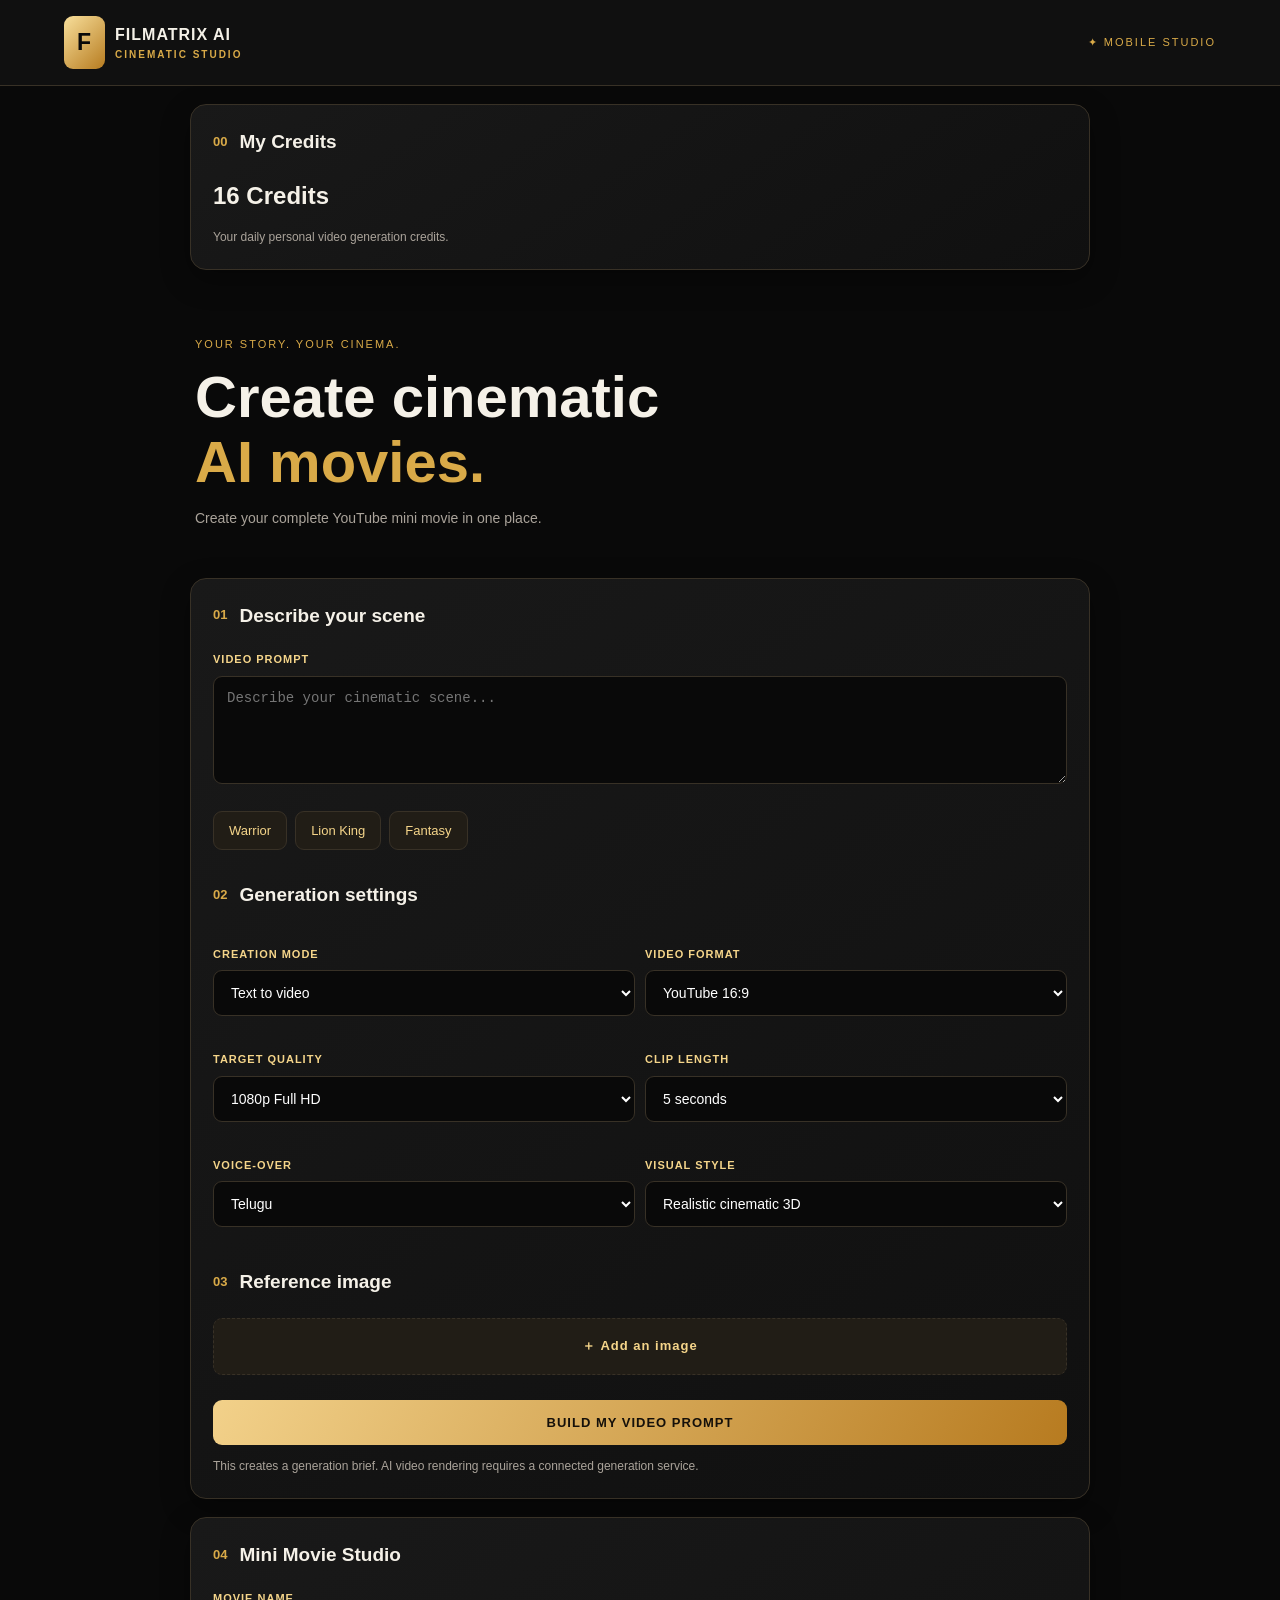
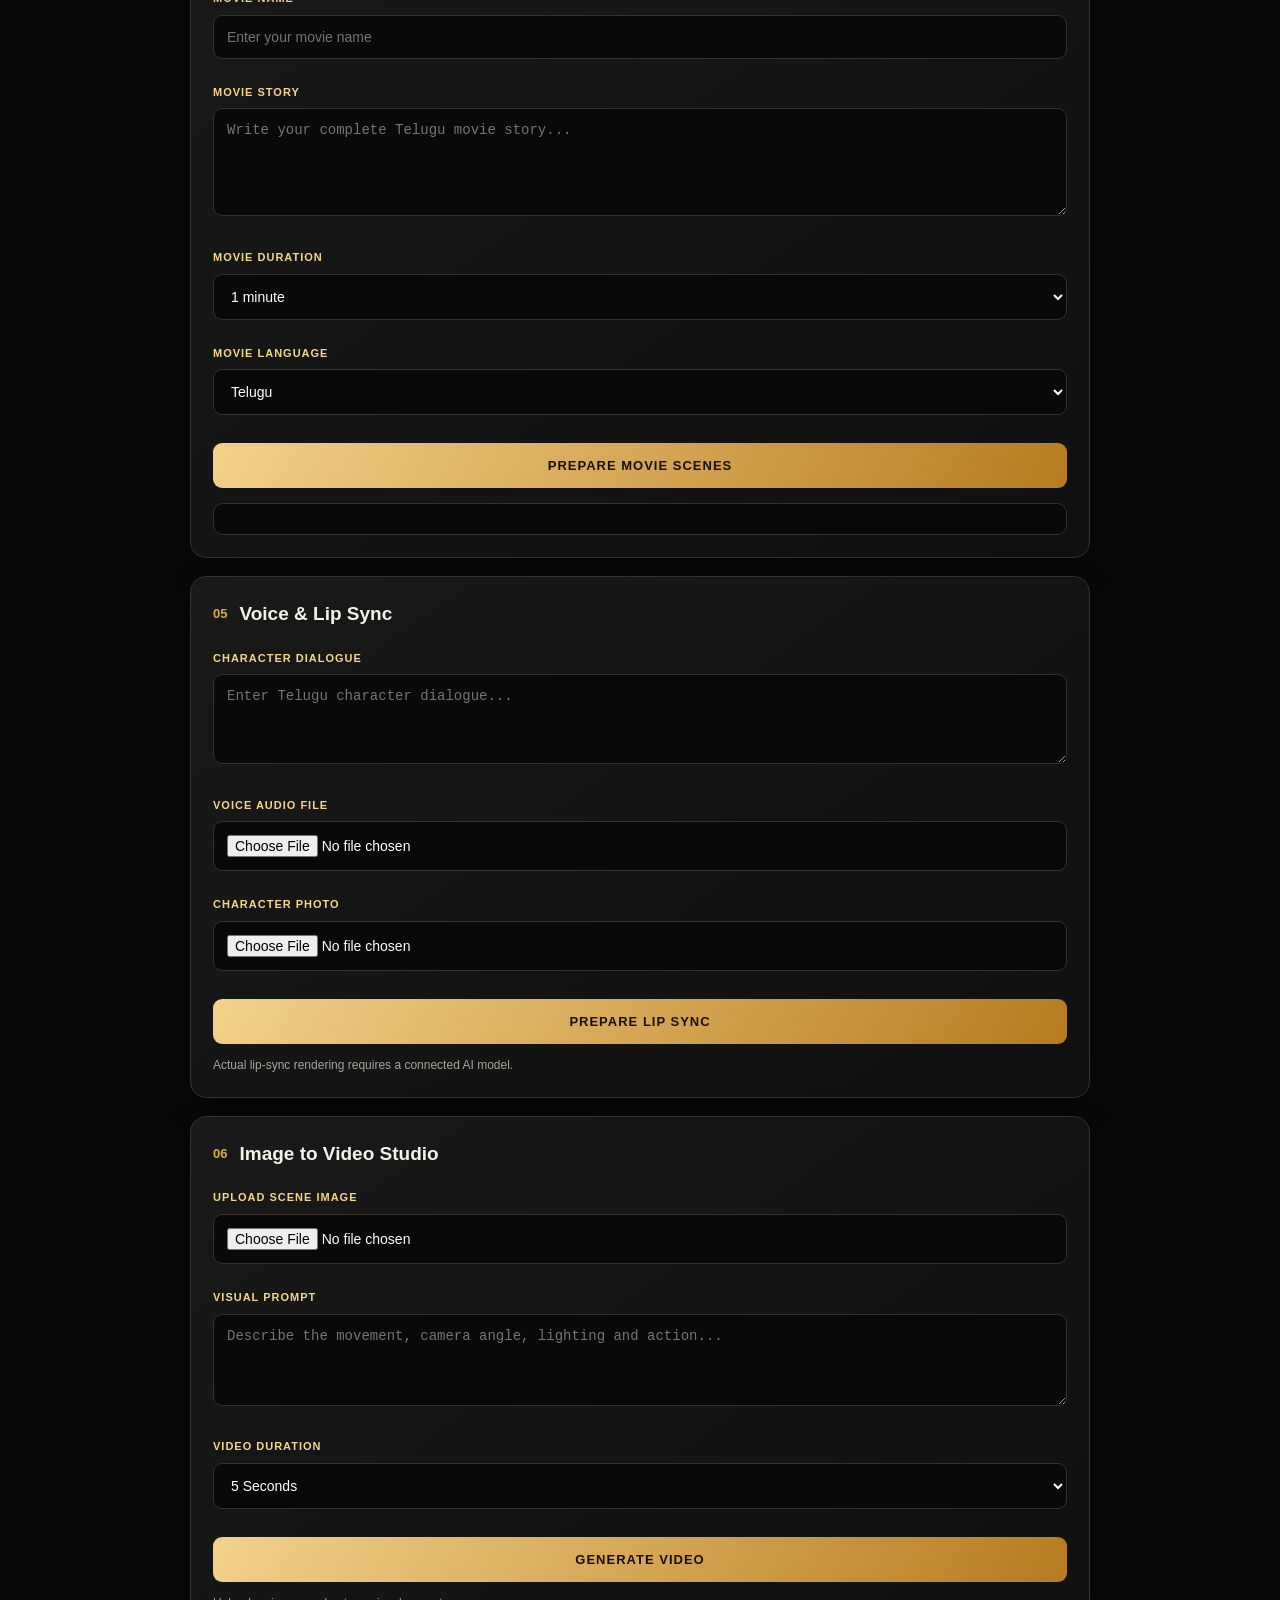
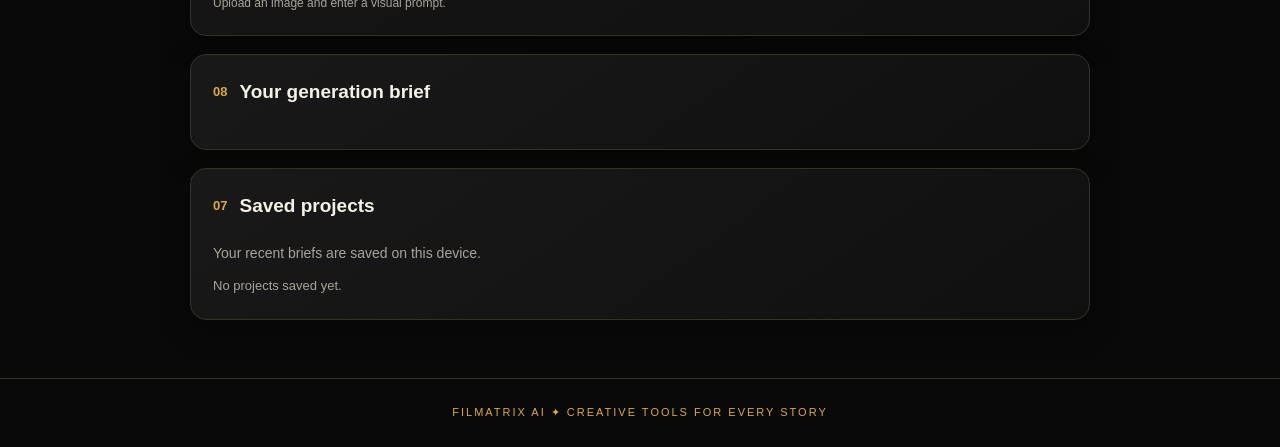
==== commit 3c810e43: "Update index.html" ====
--- a/index.html
+++ b/index.html
@@ -19,6 +19,15 @@
 </header>
 
 <main>
+  <section class="panel">
+  <div class="section-title">
+    <span>00</span>
+    <h2>My Credits</h2>
+  </div>
+
+  <h2 id="creditBalance">16 Credits</h2>
+  <p class="notice">Your daily personal video generation credits.</p>
+  </section>
 <section class="hero">
   <p class="eyebrow">YOUR STORY. YOUR CINEMA.</p>
   <h1>Create cinematic<br><em>AI movies.</em></h1>
